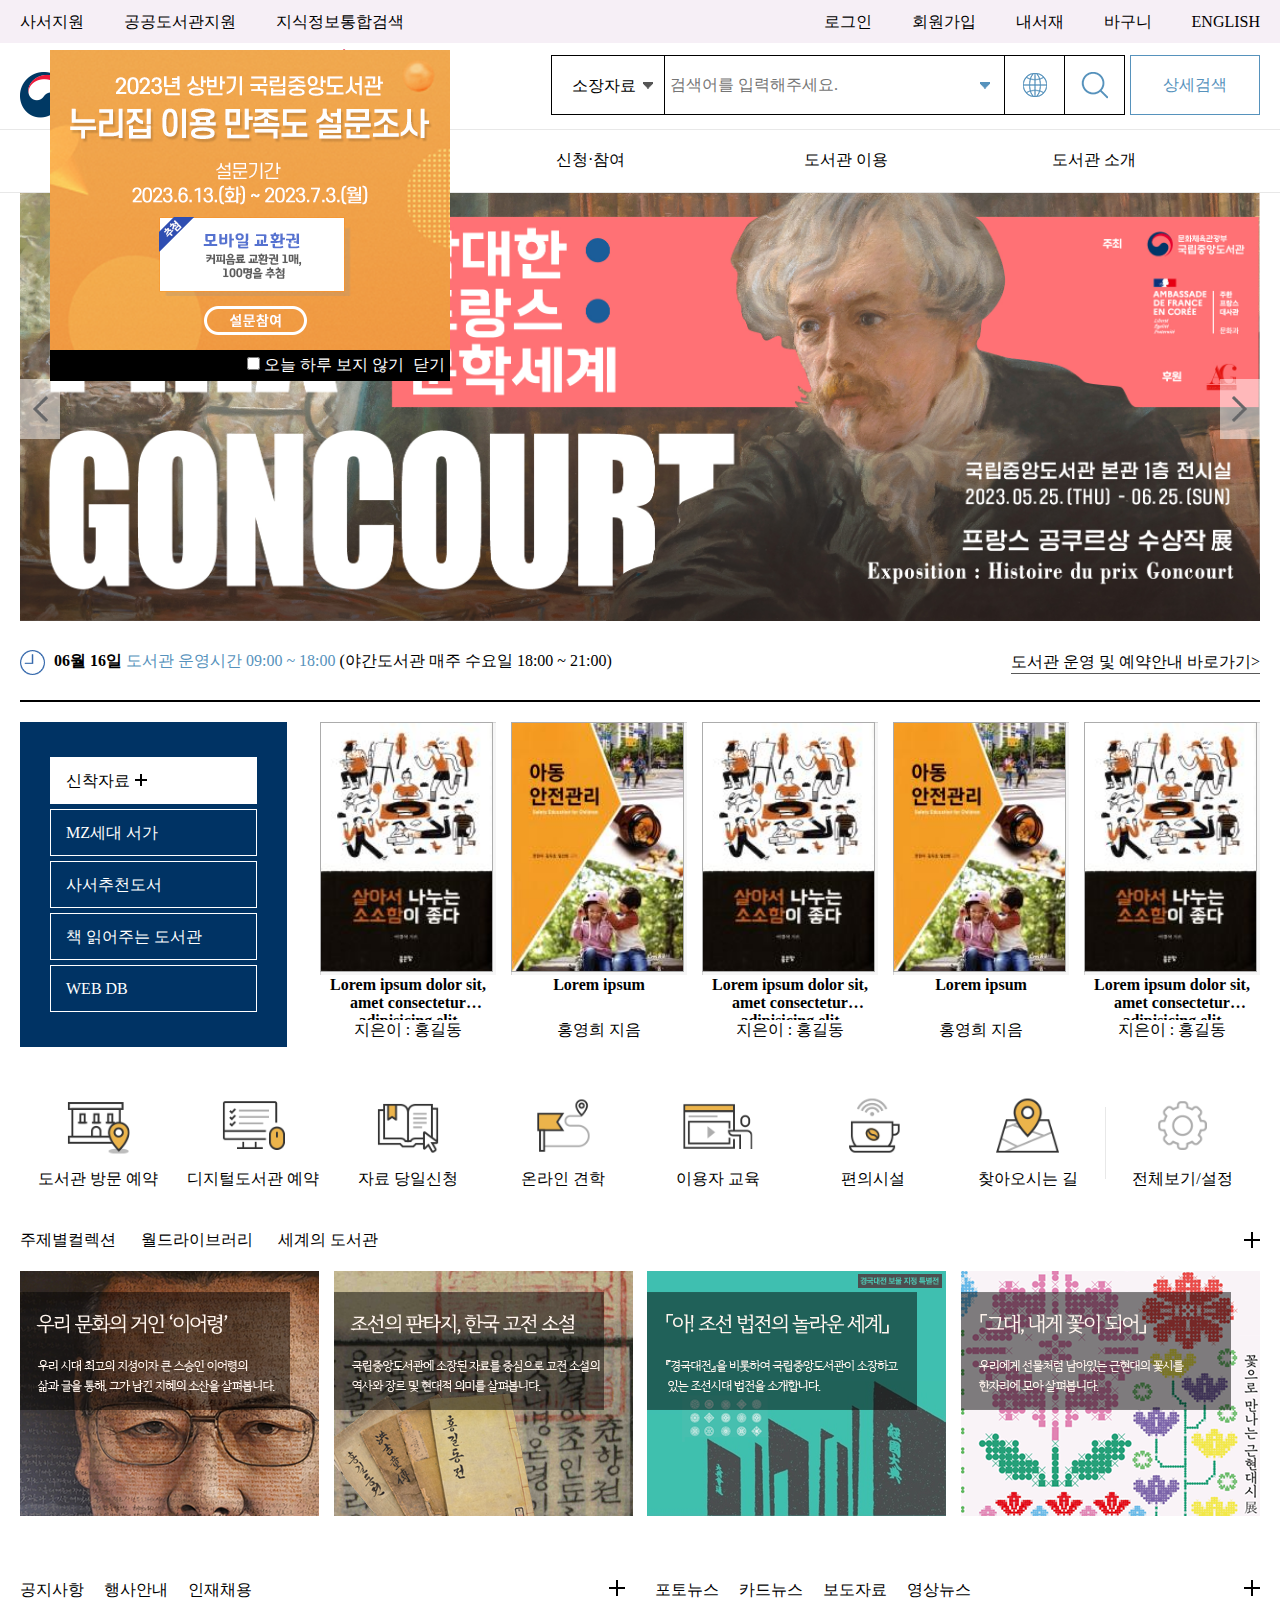
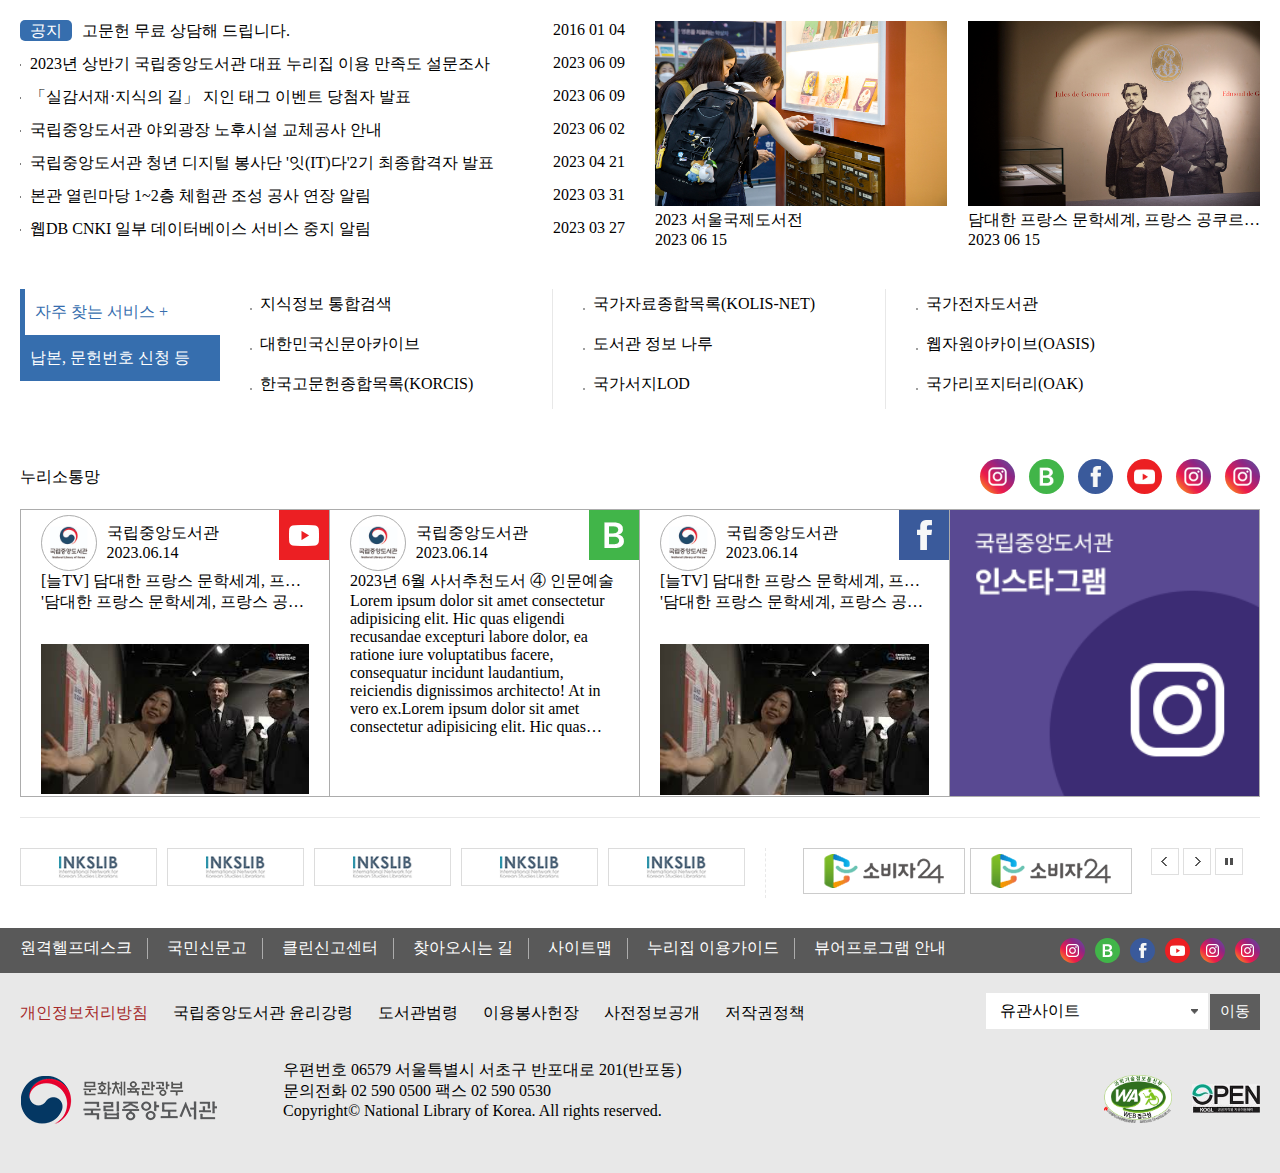
==== index.html @ fe854a08 "경로수정" ====
<!DOCTYPE html>
<html lang="ko">
<head>
  <meta charset="UTF-8">
  <meta name="viewport" content="width=device-width, initial-scale=1.0">
  <title>국립중앙도서관</title>
  <link rel="stylesheet" href="style.css">
</head>
<body>
  <div class="model_wrap">
    <div class="model_content">
      <a href="">
        <img src="img/viewImage-modal-popup.png" alt="이벤트">
      </a>
    </div>
    <div class="model_footer">
      <input type="checkbox" id="check_dont_see">
      <label for="check_dont_see">오늘 하루 보지 않기</label>
      <a href="">닫기</a>
    </div>
  </div>

  <header>
    <div class="header_top">
      <div class="inner">
        <div class="header_top_left">
          <ul>
            <li><a href="">사서지원</a></li>
            <li><a href="">공공도서관지원</a></li>
            <li><a href="">지식정보통합검색</a></li>
          </ul>
        </div>
        <div class="header_top_right">
          <ul>
            <li><a href="">로그인</a></li>
            <li><a href="">회원가입</a></li>
            <li><a href="">내서재</a></li>
            <li><a href="">바구니</a></li>
            <li><a href="">ENGLISH</a></li>
          </ul>
        </div>
      </div>
    </div>
    <div class="header_logo_search">
      <div class="inner">
        <h1 class="header_logo">
          <a href="" title="메인페이지로 이동">
            <span class="blind">문화체육관광부 국립중앙도서관 로고</span>
            <span class="blind">대한민국 지식을 모으고, 담고, 잇다</span>
          </a>
        </h1>
        <div class="header_search">
          <form action="" method="" title="" name="">
            <select name="" id="" title="검색구분">
              <option value="">소장자료</option>
              <option value="">홈페이지</option>
              <option value="">지식정보</option>
            </select>
            <div class="header_search_input">
              <label class="blind" for="">검색어를 입력해주세요.</label>
              <input type="search" placeholder="검색어를 입력해주세요.">
              <a href="" title="자동 완성 열기"><span class="blind">자동 완성 열기</span></a>
            </div>
            <div class="btn_search"><button class="btn_world"><span class="blind">언어선택</span></button></div>
            <div class="btn_search"><button class="btn_ico_search"><span class="blind">검색아이콘</span></button></div>
            <div class="btn_detail"><button><span>상세검색</span></button></div>
          </form>
        </div>
      </div>
    </div>
    <div class="header_gnb_menu">
      <div class="inner">
        <ul class="menu">
          <li><a href=""><span>자료검색</span></a>
            <ul>
              <li><a href="">sub1</a></li>
              <li><a href="">sub2</a></li>
              <li><a href="">sub3</a></li>
              <li><a href="">sub4</a></li>
              <li><a href="">sub5</a></li>
              <li><a href="">sub6</a></li>
              <li><a href="">sub7</a></li>
              <li><a href="">sub8</a></li>
            </ul>
          </li>
          <li><a href=""><span>디지털컬렉션</span></a>
            <ul>
              <li><a href="">1</a></li>
              <li><a href="">2</a></li>
              <li><a href="">3</a></li>
              <li><a href="">4</a></li>
              <li><a href="">5</a></li>
              <li><a href="">6</a></li>
              <li><a href="">7</a></li>
              <li><a href="">8</a></li>
            </ul>
          </li>
          <li><a href=""><span>신청·참여</span></a>
            <ul>
              <li><a href="">1</a></li>
              <li><a href="">2</a></li>
              <li><a href="">3</a></li>
              <li><a href="">4</a></li>
              <li><a href="">5</a></li>
              <li><a href="">6</a></li>
              <li><a href="">7</a></li>
              <li><a href="">8</a></li>
            </ul>
          </li>
          <li><a href=""><span>도서관 이용</span></a>
            <ul>
              <li><a href="">1</a></li>
              <li><a href="">2</a></li>
              <li><a href="">3</a></li>
              <li><a href="">4</a></li>
              <li><a href="">5</a></li>
              <li><a href="">6</a></li>
              <li><a href="">7</a></li>
              <li><a href="">8</a></li>
            </ul>
          </li>
          <li><a href=""><span>도서관 소개</span></a>
            <ul>
              <li><a href="">1</a></li>
              <li><a href="">2</a></li>
              <li><a href="">3</a></li>
              <li><a href="">4</a></li>
              <li><a href="">5</a></li>
              <li><a href="">6</a></li>
              <li><a href="">7</a></li>
              <li><a href="">8</a></li>
            </ul>
          </li>
        </ul>
      </div>
    </div>
  </header>

  <main>
    <div class="container inner">
      <div class="silder_wrap">
        <ul class="silder">
          <li><a href=""><img src="img/slide-img1.jpg" alt="프랑스문학세계"></a></li>
          <li><a href=""><img src="img/slide-img2.png" alt="실감서재"></a></li>
          <li><a href=""><img src="img/slide-img3.jpg" alt="국립중앙도서관 통합검색서비스 오픈"></a></li>
        </ul>
        <button class="prev"></button>
        <button class="next"></button>
      </div>
      <div class="library_info">
        <div class="library_info_left">
          <img src="img/time-open1.png" alt="시계">
          <strong>06월 16일</strong>
          <em>도서관 운영시간 09:00 ~ 18:00</em>
          <span>(야간도서관 매주 수요일 18:00 ~ 21:00)</span>
        </div>
        <a href="">도서관 운영 및 예약안내 바로가기</a>
      </div>
      <div class="book_list_wrap">
        <div class="book_menu_wrap">
          <ul>
            <li><a class="on" href=""><span>신착자료</span></a></li>
            <li><a href=""><span>MZ세대 서가</span></a></li>
            <li><a href=""><span>사서추천도서</span></a></li>
            <li><a href=""><span>책 읽어주는 도서관</span></a></li>
            <li><a href=""><span>WEB DB</span></a></li>
          </ul>
        </div>

        <div class="book_contents_wrap">
          <ul>
            <li><a href="">
              <div class="book_img_wrap">
                <img src="img/KMO202324320_thumbnail.jpg" alt="살아서 나누는 소소함이 좋다">
              </div>
              <div class="book_info_wrap">
                <span class="book_info_title">Lorem ipsum dolor sit, amet consectetur adipisicing elit</span>
                <span class="book_info_txt">지은이 : 홍길동</span>
              </div>
              <div class="hover_new">
                <span class="new_book">Lorem ipsum dolor sit amet Lorem ipsum dolor sit amet</span>
              </div>
            </a></li>
            <li><a href="">
              <div class="book_img_wrap">
                <img src="img/KMO202325025_thumbnail.jpg" alt="아동 안전관리">
              </div>
              <div class="book_info_wrap">
                <span class="book_info_title">Lorem ipsum</span>
                <span class="book_info_txt">홍영희 지음</span>
              </div>
              <div class="hover_new">
                <span class="new_book">Lorem ipsum dolor sit amet Lorem ipsum dolor sit amet</span>
              </div>
            </a></li>
            <li><a href="">
              <div class="book_img_wrap">
                <img src="img/KMO202324320_thumbnail.jpg" alt="살아서 나누는 소소함이 좋다">
              </div>
              <div class="book_info_wrap">
                <span class="book_info_title">Lorem ipsum dolor sit, amet consectetur adipisicing elit</span>
                <span class="book_info_txt">지은이 : 홍길동</span>
              </div>
              <div class="hover_new">
                <span class="new_book">Lorem ipsum dolor sit amet Lorem ipsum dolor sit amet</span>
              </div>
            </a></li>
            <li><a href="">
              <div class="book_img_wrap">
                <img src="img/KMO202325025_thumbnail.jpg" alt="아동 안전관리">
              </div>
              <div class="book_info_wrap">
                <span class="book_info_title">Lorem ipsum</span>
                <span class="book_info_txt">홍영희 지음</span>
              </div>
              <div class="hover_new">
                <span class="new_book">Lorem ipsum dolor sit amet Lorem ipsum dolor sit amet</span>
              </div>
            </a></li>
            <li><a href="">
              <div class="book_img_wrap">
                <img src="img/KMO202324320_thumbnail.jpg" alt="살아서 나누는 소소함이 좋다">
              </div>
              <div class="book_info_wrap">
                <span class="book_info_title">Lorem ipsum dolor sit, amet consectetur adipisicing elit</span>
                <span class="book_info_txt">지은이 : 홍길동</span>
              </div>
              <div class="hover_new">
                <span class="new_book">Lorem ipsum dolor sit amet Lorem ipsum dolor sit amet</span>
              </div>
            </a></li>
          </ul>
        </div>
      </div>

      <div class="menu_ico">
        <ul>
          <li><a href="">
            <span class="menu_ico_img"><img src="img/menu-icon1.png" alt="도서관 방문 예약"></span>
            <span class="menu_ico_txt">도서관 방문 예약</span>
          </a></li>
          <li><a href="">
            <span class="menu_ico_img"><img src="img/viewImage2.png" alt="디지털도서관 예약"></span>
            <span class="menu_ico_txt">디지털도서관 예약</span>
          </a></li>
          <li><a href="">
            <span class="menu_ico_img"><img src="img/viewImage3.png" alt="자료 당일신청"></span>
            <span class="menu_ico_txt">자료 당일신청</span>
            </a></li>
          <li><a href="">
            <span class="menu_ico_img"><img src="img/viewImage4.png" alt="온라인 견학"></span>
            <span class="menu_ico_txt">온라인 견학</span></a
            ></li>
          <li><a href="">
            <span class="menu_ico_img"><img src="img/viewImage5.png" alt="이용자 교육"></span>
            <span class="menu_ico_txt">이용자 교육</span></a
            ></li>
          <li><a href="">
            <span class="menu_ico_img"><img src="img/viewImage6.png" alt="편의시설"></span>
            <span class="menu_ico_txt">편의시설</span></a></li>
          <li><a href="">
            <span class="menu_ico_img"><img src="img/viewImage7.png" alt="찾아오시는 길"></span>
            <span class="menu_ico_txt">찾아오시는 길</span></a></li>
          <li><a href="">
            <span class="menu_ico_img"><img src="img/ico_service8.png" alt="전체보기 설정"></span>
            <span class="menu_ico_txt">전체보기/설정</span></a></li>
        </ul>
      </div>

      <div class="collection_wrap">
        <ul class="tab_list">
          <li><a href="">주제별컬렉션</a></li>
          <li><a href="">월드라이브러리</a></li>
          <li><a href="">세계의 도서관</a></li>
        </ul>
        <div class="tab_collection">
          <div class="collection_img">
            <ul>
              <li><a href=""><img src="img/collection-1.png" alt="문화의 거인 이어령"></a></li>
              <li><a href=""><img src="img/collection-2.png" alt="문화의 거인 이어령"></a></li>
              <li><a href=""><img src="img/collection-3.png" alt="문화의 거인 이어령"></a></li>
              <li><a href=""><img src="img/collection-4.png" alt="문화의 거인 이어령"></a></li>
            </ul>
          </div>
        </div>
        <div class="vlew_plus">
          <a href=""></a>
        </div>
      </div>
      <div class="main_section">
        <div class="notice_wrap">
          <div class="notice_tap_list">
            <ul>
              <li><a href=""><span>공지사항</span></a></li>
              <li><a href=""><span>행사안내</span></a></li>
              <li><a href=""><span>인재채용</span></a></li>
            </ul>
          </div>
          <div class="notice_content_list">
            <ul>
              <li><a href="">
                <p><span>공지</span>고문헌 무료 상담해 드립니다.</p>
                <strong>2016 01 04</strong>
              </a></li>
              <li class="notice_content_dot"><a href="">
                <p>2023년 상반기 국립중앙도서관 대표 누리집 이용 만족도 설문조사</p>
                <strong>2023 06 09</strong>
              </a></li>
              <li class="notice_content_dot"><a href="">
                <p>「실감서재·지식의 길」 지인 태그 이벤트 당첨자 발표</p>
                <strong>2023 06 09</strong>
              </a></li>
              <li class="notice_content_dot"><a href="">
                <p>국립중앙도서관 야외광장 노후시설 교체공사 안내</p>
                <strong>2023 06 02</strong>
              </a></li>
              <li class="notice_content_dot"><a href="">
                <p>국립중앙도서관 청년 디지털 봉사단 '잇(IT)다'2기 최종합격자 발표</p>
                <strong>2023 04 21</strong>
              </a></li>
              <li class="notice_content_dot"><a href="">
                <p>본관 열린마당 1~2층 체험관 조성 공사 연장 알림</p>
                <strong>2023 03 31</strong>
              </a></li>
              <li class="notice_content_dot"><a href="">
                <p>웹DB CNKI 일부 데이터베이스 서비스 중지 알림</p>
                <strong>2023 03 27</strong>
              </a></li>
            </ul>
          </div>
          <div class="view_plus"></div>
        </div>
        <div class="news_wrap">
          <div class="notice_tap_list">
            <ul>
              <li><a href="">포토뉴스</a></li>
              <li><a href="">카드뉴스</a></li>
              <li><a href="">보도자료</a></li>
              <li><a href="">영상뉴스</a></li>
            </ul>
          </div>
          <div class="news_content_list">
            <ul>
              <li><a href="">
                <div class="news_img">
                  <img src="img/news_1.jpg" alt="서울국제도서전">
                </div>
                <div class="news_txt">
                  <strong>2023 서울국제도서전</strong>
                  <em>2023 06 15</em>
                </div>
              </a></li>
              <li><a href="">
                <div class="news_img">
                  <img src="img/news_2.jpg" alt="프랑스 문학세계, 프랑스 공쿠르상 수상작">
                </div>
                <div class="news_txt">
                  <strong>담대한 프랑스 문학세계, 프랑스 공쿠르상 수상작</strong>
                  <em>2023 06 15</em>
                </div>
              </a></li>
            </ul>
          </div>
          <div class="view_plus"></div>
        </div>
      </div>

      <div class="service_link_wrap">
        <div class="type_list">
          <ul>
            <li class="type_list_sevice"><a href=""><span>자주 찾는 서비스 </span><span>+</span></a></li>
            <li class="type_list_num"><a href=""><span>납본, 문헌번호 신청 등</span></a></li>
          </ul>
        </div>
        <div class="type_service_link">
          <ul>
            <li><a href="">지식정보 통합검색</a></li>
            <li><a href="">국가자료종합목록(KOLIS-NET)</a></li>
            <li><a href="">국가전자도서관</a></li>
            <li><a href="">대한민국신문아카이브</a></li>
            <li><a href="">도서관 정보 나루</a></li>
            <li><a href="">웹자원아카이브(OASIS)</a></li>
            <li><a href="">한국고문헌종합목록(KORCIS)</a></li>
            <li><a href="">국가서지LOD</a></li>
            <li><a href="">국가리포지터리(OAK)</a></li>
          </ul>
        </div>
      </div>

      <div class="nuri_sns_wrap">
        <h5 class="tit_wrap">누리소통망</h5>
        <div class="nuri_list">
          <ul>
            <li><a href="">
              <div class="nuri_logo_tit">
                <div class="nuri_logo">
                  <img src="img/nl_logo_top.jpg" alt="국립중앙도서관 로고">
                </div>
                <div class="nuri_tit_wrap">
                  <div class="nuri_tit">
                    <p>국립중앙도서관</p>
                  </div>
                  <div class="nuri_date">
                    <strong>2023.06.14</strong>
                  </div>
                </div>
              </div>
              <div class="nuri_txt_tit">
                [늘TV] 담대한 프랑스 문학세계, 프랑스
              </div>
              <div class="nuri_txt">
                <p>'담대한 프랑스 문학세계, 프랑스 공쿠르상 수상작'</p>
              </div>
              <div class="nuri_img">
                <img src="img/youtube_20230616.jpg" alt="뉴스 이미지">
              </div>
            </a></li>
            <li><a href="">
              <div class="nuri_logo_tit">
                <div class="nuri_logo">
                  <img src="img/nl_logo_top.jpg" alt="국립중앙도서관 로고">
                </div>
                <div class="nuri_tit_wrap">
                  <div class="nuri_tit">
                    <p>국립중앙도서관</p>
                  </div>
                  <div class="nuri_date">
                    <strong>2023.06.14</strong>
                  </div>
                </div>
              </div>
              <div class="nuri_txt_tit">
                2023년 6월 사서추천도서 ④ 인문예술
              </div>
              <div class="nuri_txt_8">
                <p>Lorem ipsum dolor sit amet consectetur adipisicing elit. Hic quas eligendi recusandae excepturi labore dolor, ea ratione iure voluptatibus facere, consequatur incidunt laudantium, reiciendis dignissimos architecto! At in vero ex.Lorem ipsum dolor sit amet consectetur adipisicing elit. Hic quas eligendi recusandae excepturi labore dolor, ea ratione iure voluptatibus facere, consequatur incidunt laudantium, reiciendis dignissimos architecto! At in vero ex.
                </p>
              </div>
            </a></li>
            <li><a href="">
              <div class="nuri_logo_tit">
                <div class="nuri_logo">
                  <img src="img/nl_logo_top.jpg" alt="국립중앙도서관 로고">
                </div>
                <div class="nuri_tit_wrap">
                  <div class="nuri_tit">
                    <p>국립중앙도서관</p>
                  </div>
                  <div class="nuri_date">
                    <strong>2023.06.14</strong>
                  </div>
                </div>
              </div>
              <div class="nuri_txt_tit">
                [늘TV] 담대한 프랑스 문학세계, 프랑스
              </div>
              <div class="nuri_txt">
                <p>'담대한 프랑스 문학세계, 프랑스 공쿠르상 수상작'</p>
              </div>
              <div class="nuri_img">
                <img src="img/youtube_20230616.jpg" alt="뉴스 이미지">
              </div>
            </a></li>
            <li><a href=""></a></li>
          </ul>
        </div>
        <div class="nuri_sns_list">
          <ul>
            <li><a href=""><span class="blind">인스타그램</span></a></li>
            <li><a href=""><span class="blind">블로그</span></a></li>
            <li><a href=""><span class="blind">페이스북</span></a></li>
            <li><a href=""><span class="blind">트위터</span></a></li>
            <li><a href=""><span class="blind">유투브</span></a></li>
            <li><a href=""><span class="blind">카카오톡 채널</span></a></li>
          </ul>
        </div>
      </div>

      <div class="main_banner_wrap">
        <div class="main_banner_left">
          <ul>
            <li><a href=""><img src="img/logo_in.png" alt="로고이름"></a></li>
            <li><a href=""><img src="img/logo_in.png" alt="로고이름"></a></li>
            <li><a href=""><img src="img/logo_in.png" alt="로고이름"></a></li>
            <li><a href=""><img src="img/logo_in.png" alt="로고이름"></a></li>
            <li><a href=""><img src="img/logo_in.png" alt="로고이름"></a></li>
          </ul>
        </div>
        <div class="main_banner_right">
          <div class="silder_banner_img">
            <ul>
              <li><a href=""><img src="img/viewImagelogo.png" alt="소비자24로고"></a></li>
              <li><a href=""><img src="img/viewImagelogo.png" alt="소비자24로고"></a></li>
              <li><a href=""><img src="img/viewImagelogo.png" alt="소비자24로고"></a></li>
              <li><a href=""><img src="img/viewImagelogo.png" alt="소비자24로고"></a></li>
              <li><a href=""><img src="img/viewImagelogo.png" alt="소비자24로고"></a></li>
            </ul>
          </div>
          <div class="silder_banner_btn">
            <button><span class="blind">앞으로</span></button>
            <button><span class="blind">뒤로</span></button>
            <button><span class="blind">일시정지</span></button>
            <button><span class="blind">재생</span></button>
          </div>
        </div>
      </div>
    </div>
  </main>

  <footer>
      <div class="footer_top">
        <div class="inner">
          <div class="footer_util_list">
            <ul>
              <li><a href="">원격헬프데스크</a></li>
              <li><a href="">국민신문고</a></li>
              <li><a href="">클린신고센터</a></li>
              <li><a href="">찾아오시는 길</a></li>
              <li><a href="">사이트맵</a></li>
              <li><a href="">누리집 이용가이드</a></li>
              <li><a href="">뷰어프로그램 안내</a></li>
            </ul>
          </div>
          <div class="footer_sns">
            <ul>
              <li><a href=""><span class="blind">인스타그램</span></a></li>
              <li><a href=""><span class="blind">블로그</span></a></li>
              <li><a href=""><span class="blind">페이스북</span></a></li>
              <li><a href=""><span class="blind">트위터</span></a></li>
              <li><a href=""><span class="blind">유투브</span></a></li>
              <li><a href=""><span class="blind">카카오톡 채널</span></a></li>
            </ul>
          </div>
        </div>
      </div>

      <div class="footer_bottom">
        <div class="inner">
          <div class="policy_list">
            <ul>
              <li><a href="">개인정보처리방침</a></li>
              <li><a href="">국립중앙도서관 윤리강령</a></li>
              <li><a href="">도서관범령</a></li>
              <li><a href="">이용봉사헌장</a></li>
              <li><a href="">사전정보공개</a></li>
              <li><a href="">저작권정책</a></li>
            </ul>

            <div class="family-wrap">
              <label for="family_site" class="blind">유관사이트</label>
              <select name="" id="">
                <option value="" selected disabled>유관사이트</option>
                <option value="">국립어린이청소년도서관</option>
                <option value="">국제세종도서관</option>
              </select>
              <button type="button" title="새창열림">이동</button>
            </div>
          </div>

          <div class="footer_info_wrap">
            <div class="footer_info_left">
              <span class="footer_logo" title="문화체육관광부 국립중앙도서관 로고">문화제육관광부 국립중앙도서관</span>
              <ul class="info_txt">
                <li>우편번호 06579 서울특별시 서초구 반포대로 201(반포동)</li>
                <li>문의전화 02 590 0500 팩스 02 590 0530</li>
                <li>Copyright© National Library of Korea. All rights reserved.</li>
              </ul>
            </div>
            <div class="footer_info_right">
              <ul class="info_logo">
                <li><a href=""><img src="img/wa_230513.png" alt="웹접근성"></a></li>
                <li><a href=""><img src="img/open.jpg" alt="오픈"></a></li>
              </ul>
            </div>
          </div>
        </div>
      </div>
  </footer>
</body>
</html>
---- style.css ----
*{
  margin: 0;
  padding: 0;
  list-style-type: none;
  text-decoration: none;
  font-size: inherit;
  font-weight: normal;
  font-style: normal;
  color: inherit;
}
select,
input[type="search"],
.header_search button{
  all: unset;
}
.header_search button{
  cursor: pointer;
}
.inner{
  width: 1240px;
  margin: 0 auto;
}
.blind{
  position: absolute;
  width: 1px;
  height: 1px;
  clip: rect(0 0 0 0);
  overflow: hidden;
}
/* header, main, footer, div{
  border: solid 1px blue;
}
div>*{
  border: solid 1px green;
}
div>div>*{
  border: solid 1px red;
} */

/* model */
.model_wrap{
  position: absolute;
  left: 50px;
  top: 50px;
  width: 400px;
  height: 300px;
  z-index: 2;
  /* display: none; */
}
.model_content img{
  vertical-align: top;
}
.model_footer{
  padding: 5px 0;
  background-color: #000;
  color: #fff;
  text-align: right;
}
.model_footer a{
  padding: 0 5px;
}

/* header */
.header_top{
  background-color: #7171;
}
.header_top .inner{
  height: 43px;
  line-height: 43px;
  display: flex;
  justify-content: space-between;
}
.header_top_left ul{
  display: flex;
  /* gap: 20px; */
}
.header_top_left ul li{
  margin-right: 40px;
}
.header_top_right ul{
  display: flex;
  /* gap: 20px; */
}
.header_top_right ul li{
  margin-left: 40px;
}
.header_logo_search{
  border-bottom: solid 1px #e8e8e8;
  height: 86px;
}
.header_logo_search .inner{
  height: 84px;
  display: flex;
  justify-content: space-between;
  align-items: center;
}
.header_logo a{
  display: block;
  width: 360px;
  height: 72px;
  background: url(img/revise_logo_main2.png) no-repeat center/cover;
}
.header_search form{
  display: flex;
}
.header_search select{
  width: 114px;
  height: 60px;
  line-height: 60px;
  border: solid 1px #000;
  padding-left: 20px;
  box-sizing: border-box;
  background: url(img/ic_main_arrow_b.png)no-repeat 91px center/10px;
}
.header_search_input{
  position: relative;
}
.header_search_input input{
  width: 340px;
  height: 60px;
  line-height: 60px;
  border: solid 1px #000;
  box-sizing: border-box;
  border-left: transparent;
}
.header_search_input input::placeholder{
  padding-left: 5px;
}
.header_search_input a{
  display: block;
  width: 40px;
  height: 60px;
  line-height: 60px;
  background: url(img/ic_main_arrow_b2.png) no-repeat center;
  position: absolute;
  top: 0;
  right: 0;
}
.btn_search button{
  display: block;
  width: 60px;
  height: 60px;
  border: solid 1px #000;
  box-sizing: border-box;
  border-left: transparent;
}
.btn_search .btn_world{
  background: url(img/ic_lang.png) no-repeat center;
}
.btn_search .btn_ico_search{
  background: url(img/mgf-glass_b.png) no-repeat center;
}
.btn_detail button{
  width: 130px;
  height: 60px;
  border: solid 1px #5692bc;
  box-sizing: border-box;
  margin-left: 5px;
  text-align: center;
  color: #5692bc;
}

.header_gnb_menu{
  border-bottom: solid 1px #e8e8e8;
}
.header_gnb_menu .menu{
  display: flex;
}
.header_gnb_menu .menu>li{
  width: 20%;
  height: 62px;
  padding: 20px 20px;
  box-sizing: border-box;
  position: relative;
}
.menu ul li{
  line-height: 40px;
}
.menu ul{
  background-color: #fff;
  position: absolute;
  z-index: 1;
  top: 62px;
  border: solid 1px #e8e8e8;
  display: none;
  width: 100%;
  padding-left: 10px;
  box-sizing: border-box;
}
.menu:hover ul{
  display: block;
}
.menu span:hover{
  background-color: #5692bc;
  color: #fff;
}
.menu span{
  padding: 10px 20px;
}
.menu ul li a{
  position: relative;
}
.menu ul li a::after{
  content: '';
  position: absolute;
  left: 50%;
  transform: translateX(-50%);
  bottom: 0;
  width: 0;
  height: 2px;
  background-color: #5692bc;
  transition: all 0.5s;
}
.menu ul li a:hover::after{
  width: 100%;
}
.menu ul li a:hover{
  color: #5692bc;
}

/* main */
.silder_wrap{
  width: 1240px;
  overflow: hidden;
  position: relative;
}
.silder{
  width: 300%;
}
.silder img{
  width: 1240px;
}
.silder li{
  float: left;
}
.silder_wrap button{
  width: 40px;
  height: 60px;
  position: absolute;
  top: 50%;
  background: rgba(255, 255, 255, .5) url(img/arrow_icon.png) no-repeat center/15px;
  border: transparent;
}
.silder_wrap .prev{
  transform: translateY(-50%);
  left: 0;
}
.silder_wrap .next{
  transform: translateY(-50%) rotate(180deg);
  right: 0;
}

.library_info{
  display: flex;
  justify-content: space-between;
  height: 75px;
  align-items: center;
}
.library_info a{
  border-bottom: #595959 1px solid;
}
.library_info_left img{
  width: 25px;
  height: 25px;
  vertical-align: middle;
  padding-right: 5px;
}
.library_info_left strong{
  font-weight: 700;
}
.library_info_left em{
  color: #5692bc;
}
.library_info a::after{
  content: '>';

}

.book_list_wrap{
  display: flex;
  justify-content: space-between;
  border-top: solid 2px #000;
  padding: 20px 0;
}
.book_menu_wrap{
  background-color: #003364;
  color: #fff;
}
.book_menu_wrap ul{
  display: flex;
  flex-direction: column;
  padding: 35px 30px;
  gap: 5px;
}
.book_menu_wrap ul li a{
  display: block;
  border: solid 1px #fff;
  width: 190px;
  height: 45px;
  line-height: 45px;
  padding-left: 15px;
  position: relative;
}
.book_menu_wrap ul li a:hover,
.book_menu_wrap ul li .on{
  background-color: #fff;
  color: #000;
}
.book_menu_wrap .on span::after{
  content: '더보기';
  width: 12px;
  height: 12px;
  background: url(img/more_icon_main.png)no-repeat center;
  overflow: hidden;
  /* text-indent: -99999px; */
  display: inline-block;
  margin-left: 5px;
  color: transparent;
}

.book_contents_wrap ul{
  display: flex;
  justify-content: space-between;
  gap: 15px;
}
.book_img_wrap{
  position: relative;
}
.book_img_wrap img{
  border: #acacac solid 1px;
  width: 171px;
  height: 248px;
}
.book_img_wrap::after{
  content: '';
  display: block;
  position: absolute;
  left: 0;
  top: 0;
  width: 176px;
  height: 253px;
  background: url(img/book_bg.png)no-repeat;
  z-index: -1;
}
.book_info_wrap .book_info_title{
  color: #000;
  font-weight: 700;
  text-align: center;
  display:-webkit-box;
  -webkit-line-clamp: 2;
  -webkit-box-orient: vertical;
  overflow: hidden;
  text-overflow: ellipsis;
  width: 176px;
  height: 44px;
}
.book_info_wrap .book_info_txt{
  display: block;
  text-align: center;
}
.book_contents_wrap li{
  position: relative;
}
.hover_new{
  position: absolute;
  width: 171px;
  height: 253px;
  background: url(img/book_hover.png);
  left: 5px;
  top: 0;
  display: none;
}
.book_contents_wrap li:hover .hover_new{
  display: block;
}
.hover_new .new_book{
  background: url(img/ico_new.png)no-repeat center 50px;
  color: #fff;
  padding-top: 130px;
  margin: 0 10px;
  text-align: center;
  box-sizing: border-box;
  display: block;
}

.menu_ico img{
  width: 78px;
  height: 78px;
}
.menu_ico ul{
  display: flex;
  text-align: center;
  padding: 20px 0;
}
.menu_ico ul li{
  width: 12.5%;
  position: relative;
}
.menu_ico li:hover .menu_ico_txt{
  color: orange;
}
.menu_ico_txt{
  display: block;
}
.menu_ico ul li:last-child::before{
  content: '';
  display: inline-block;
  width: 1px;
  height: 72px;
  background-color: #e8e8e8;
  position: absolute;
  top: 20PX;
  left: 0;
}

.collection_wrap{
  padding: 20px 0;
  position: relative;
}
.collection_wrap .tab_list{
  display: flex;
  margin-bottom: 20px;
}
.collection_wrap .tab_list li{
  padding-right: 25px;
}
.collection_img ul{
  display: flex;
  justify-content: space-between;
}
.vlew_plus a{
  position: absolute;
  top: 22px;
  right: 0;
  display: block;
  width: 16px;
  height: 16px;
  background: url(img/more_icon_main.png)no-repeat;
}
.main_section{
  display: flex;
  justify-content: space-between;
  padding: 40px 0 20px 0;
}
.notice_wrap,
.news_wrap{
  position: relative;
  width: 605px;
}
.view_plus{
  position: absolute;
  right: 0;
  top: 0;
  width: 16px;
  height: 16px;
  background: url(img/more_icon_main.png)no-repeat center/100%;
}
.notice_tap_list ul{
  display: flex;
  gap: 20px;
}
.notice_content_list{
  padding-top: 14px;
}
.notice_content_list a{
  display: flex;
  justify-content: space-between;
  padding: 6px 0;
}
.notice_content_list .notice_content_dot{
  position: relative;
  padding-left: 10px;
}
.notice_content_list .notice_content_dot::before{
  content: '';
  background-color: #000;
  width: 1px;
  height: 1px;
  position: absolute;
  left: 0;
  top: 50%;
  transform: translateY(-50%);
}
.notice_content_list a p span{
  background-color: #366eae;
  color: #fff;
  padding: 2px 10px;
  border-radius: 5px;
  margin-right: 10px;
}
.news_content_list ul{
  display: flex;
  justify-content: space-between;
  padding-top: 20px;
}
.news_content_list img{
  width: 292px;
  height: 185px;
}
.news_txt strong{
  display: block;
  width: 292px;
  white-space: nowrap;
  overflow: hidden;
  text-overflow: ellipsis;
}
.news_txt em{
  font-style: normal;
}

.service_link_wrap{
  display: flex;
  margin-top: 20px;
}
.type_list ul{
  width: 200px;
  height: 46px;
  line-height: 46px;
}
.type_list ul li{
  padding-left: 10px;
}
.type_list_sevice{
  border-left: #366eae solid 5px;
  color: #366eae;
  box-sizing: border-box;
}
.type_list_num{
  background-color: #366eae;
  color: #fff;
}
.type_service_link ul{
  display: flex;
  flex-wrap: wrap;
  padding: 0 15px 15px 15px;
}
.type_service_link ul li{
  width: 30%;
  height: 40px;
  padding: 5px 0;
  margin: 0 15px;
  border-right: solid 1px #e8e8e8;
  box-sizing: border-box;
  position: relative;
}
.type_service_link ul li a{
  padding: 5px 10px;
}
.type_service_link ul li::before{
  content: '';
  width: 2px;
  height: 2px;
  background-color: gray;
  border-radius: 50%;
  position: absolute;
  top: 50%;
  left: 0;
  transform: translateY(-50%);
}
.type_service_link ul li:nth-child(3n){
  border-right: transparent;
}

.nuri_sns_wrap{
  position: relative;
  margin: 20px 0;
}
.nuri_sns_wrap .tit_wrap{
  height: 65px;
  line-height: 65px;
}
.nuri_list ul{
  display: flex;
}
.nuri_list ul li{
  width: 25%;
  height: 288px;
  border: #acacac solid 1px;
  box-sizing: border-box;
  border-left: transparent;
  position: relative;
  padding: 5px 20px 0 20px;
}
.nuri_list ul li:nth-child(1){
  border-left: #acacac solid 1px;
}
.nuri_logo{
  width: 20%;
  border-radius: 50%;
  border: #acacac solid 1px;
  position: relative;
  flex-shrink: 0;
  margin-right: 10px;
}
.nuri_logo img{
  width: 100%;
  max-width: 70%;
  position: absolute;
  left: 50%;
  top: 50%;
  transform: translate(-50%, -50%);
}
.nuri_logo::after{
  content: '';
  display: block;
  padding-top: 100%;
}
.nuri_logo_tit{
  display: flex;
  align-items: center;
}
.nuri_tit_wrap{
  width: 100%;
}
.nuri_txt_tit,
.nuri_txt p{
  white-space: nowrap;
  overflow: hidden;
  text-overflow: ellipsis;
}
.nuri_txt_8{
  overflow: hidden;
  text-overflow: ellipsis;
  display: -webkit-box;
  -webkit-box-orient: vertical;
  -webkit-line-clamp: 8;
}
.nuri_txt p{
  height: 52px;
}
.nuri_img img{
  width: 100%;
}
.nuri_list ul li::after{
  content: '';
  width: 50px;
  height: 50px;
  position: absolute;
  right: 0;
  top: 0;
}
.nuri_list ul li:nth-child(1)::after{
  background: url(img/ic_yout_50.png)no-repeat;
}
.nuri_list ul li:nth-child(2)::after{
  background: url(img/ic_blog_50.png)no-repeat;
}
.nuri_list ul li:nth-child(3)::after{
  background: url(img/ic_facebook_50.png)no-repeat;
}
.nuri_list ul li:nth-child(4)::after{
  width: 100%;
  height: 100%;
  background: url(img/sns02instagram.png)no-repeat center/cover;
}
.nuri_sns_list ul{
  display: flex;
  justify-content: space-between;
  width: 280px;
  position: absolute;
  top: 0;
  right: 0;
  padding: 15px 0;
}
.nuri_sns_list ul li{
  width: 35px;
  height: 35px;
  border-radius: 50%;
}
.nuri_sns_list ul li:nth-child(1){
  background: url(img/ic_insta_50.png) no-repeat center/100% 100%;
}
.nuri_sns_list ul li:nth-child(2){
  background: url(img/ic_blog_50.png) no-repeat center/100% 100%;
}
.nuri_sns_list ul li:nth-child(3){
  background: url(img/ic_facebook_50.png) no-repeat center/100% 100%;
}
.nuri_sns_list ul li:nth-child(4){
  background: url(img/ic_yout_50.png) no-repeat center/100% 100%;
}
.nuri_sns_list ul li:nth-child(5){
  background: url(img/ic_insta_50.png) no-repeat center/100% 100%;
}
.nuri_sns_list ul li:nth-child(6){
  background: url(img/ic_insta_50.png) no-repeat center/100% 100%;
}

.main_banner_wrap{
  display: flex;
  padding: 30px 0;
  border-top: #e8e8e8 solid 1px;
}
.main_banner_left ul{
  display: flex;
  gap: 10px;
  padding-right: 20px;
}
.main_banner_left img{
  width: 137px;
  height: 38px;
}
.main_banner_right{
  width: 500px;
  border-left: dashed 1px #e8e8e8;
  display: flex;
}
.main_banner_right ul{
  width: 331px;
  overflow: hidden;
  display: flex;
  gap: 5px;
  padding-left: 37px;
}
.main_banner_right img{
  width: 162px;
  height: 46px;
}
.silder_banner_btn{
  width: 100%;
  text-align: center;
}
.silder_banner_btn button{
  background-image: url(img/sp_main.png);
  width: 28px;
  height: 27px;
  border: transparent;
}
.silder_banner_btn button:nth-child(1){
  background-position: -78px -56px;
}
.silder_banner_btn button:nth-child(2){
  background-position: -108px -56px;
}
.silder_banner_btn button:nth-child(3){
  background-position: -48px -86px;
}
.silder_banner_btn button:nth-child(4){
  background-position: -78px -86px;
  display: none;
}

.footer_top{
  width: 100%;
  background-color: #595959;
  padding: 10px 0;
  color: #fff;
}
.footer_top .inner{
  display: flex;
  justify-content: space-between;
}
.footer_util_list ul{
  display: flex;
}
.footer_util_list li{
  position: relative;
  padding-right: 18px;
  margin-right: 17px;
}
.footer_util_list li~li::before{
  content: '';
  display: block;
  position: absolute;
  left: -20px;
  top: 0;
  width: 1px;
  height: 100%;
  background-color: #acacac;
}
.footer_sns ul{
  display: flex;
  gap: 10px;
}
.footer_sns ul li{
  width: 25px;
  height: 25px;
  border-radius: 50%;
}
.footer_sns ul li:nth-child(1){
  background: url(img/ic_insta_50.png) no-repeat center/100% 100%;
}
.footer_sns ul li:nth-child(2){
  background: url(img/ic_blog_50.png) no-repeat center/100% 100%;
}
.footer_sns ul li:nth-child(3){
  background: url(img/ic_facebook_50.png) no-repeat center/100% 100%;
}
.footer_sns ul li:nth-child(4){
  background: url(img/ic_yout_50.png) no-repeat center/100% 100%;
}
.footer_sns ul li:nth-child(5){
  background: url(img/ic_insta_50.png) no-repeat center/100% 100%;
}
.footer_sns ul li:nth-child(6){
  background: url(img/ic_insta_50.png) no-repeat center/100% 100%;
}

.footer_bottom{
  background-color: #e8e8e8;
  padding: 20px 0 46px 0;
}
.policy_list{
  display: flex;
  justify-content: space-between;
}
.policy_list ul{
  display: flex;
  gap: 5px;
}
.policy_list ul li{
  padding: 10px;
}
.policy_list ul li:nth-child(1){
  color: brown;
  padding-left: 0;
}
.family-wrap select{
  width: 190px;
  height: 36px;
  padding: 0 18px 0 14px;
  background: #fff url(img/ic_main_arrow_b.png) no-repeat 95% / 3%;
  line-height: 36px;
}
.family-wrap button{
  border: transparent;
  height: 36px;
  padding: 0 10px;
  font-size: 15px;
  color: #fff;
  background: #5d5d5d;
  margin-left: -2px;
}

.footer_info_wrap .footer_logo{
  display: inline-block;
  overflow: hidden;
  color: transparent;
  width: 213px;
  height: 49px;
  background: url(img/layout.png) no-repeat 0 -222px;
  padding-right: 50px;
  margin-top: 15px;
}
.footer_info_wrap{
  display: flex;
  justify-content: space-between;
  margin-top: 26px;
}
.footer_info_left{
  display: flex;
}
.footer_info_wrap .info_logo img{
  width: 68px;
}
.footer_info_wrap .info_logo{
  display: flex;
  gap: 20px;
  align-items: center;
  padding-top: 15px;
}
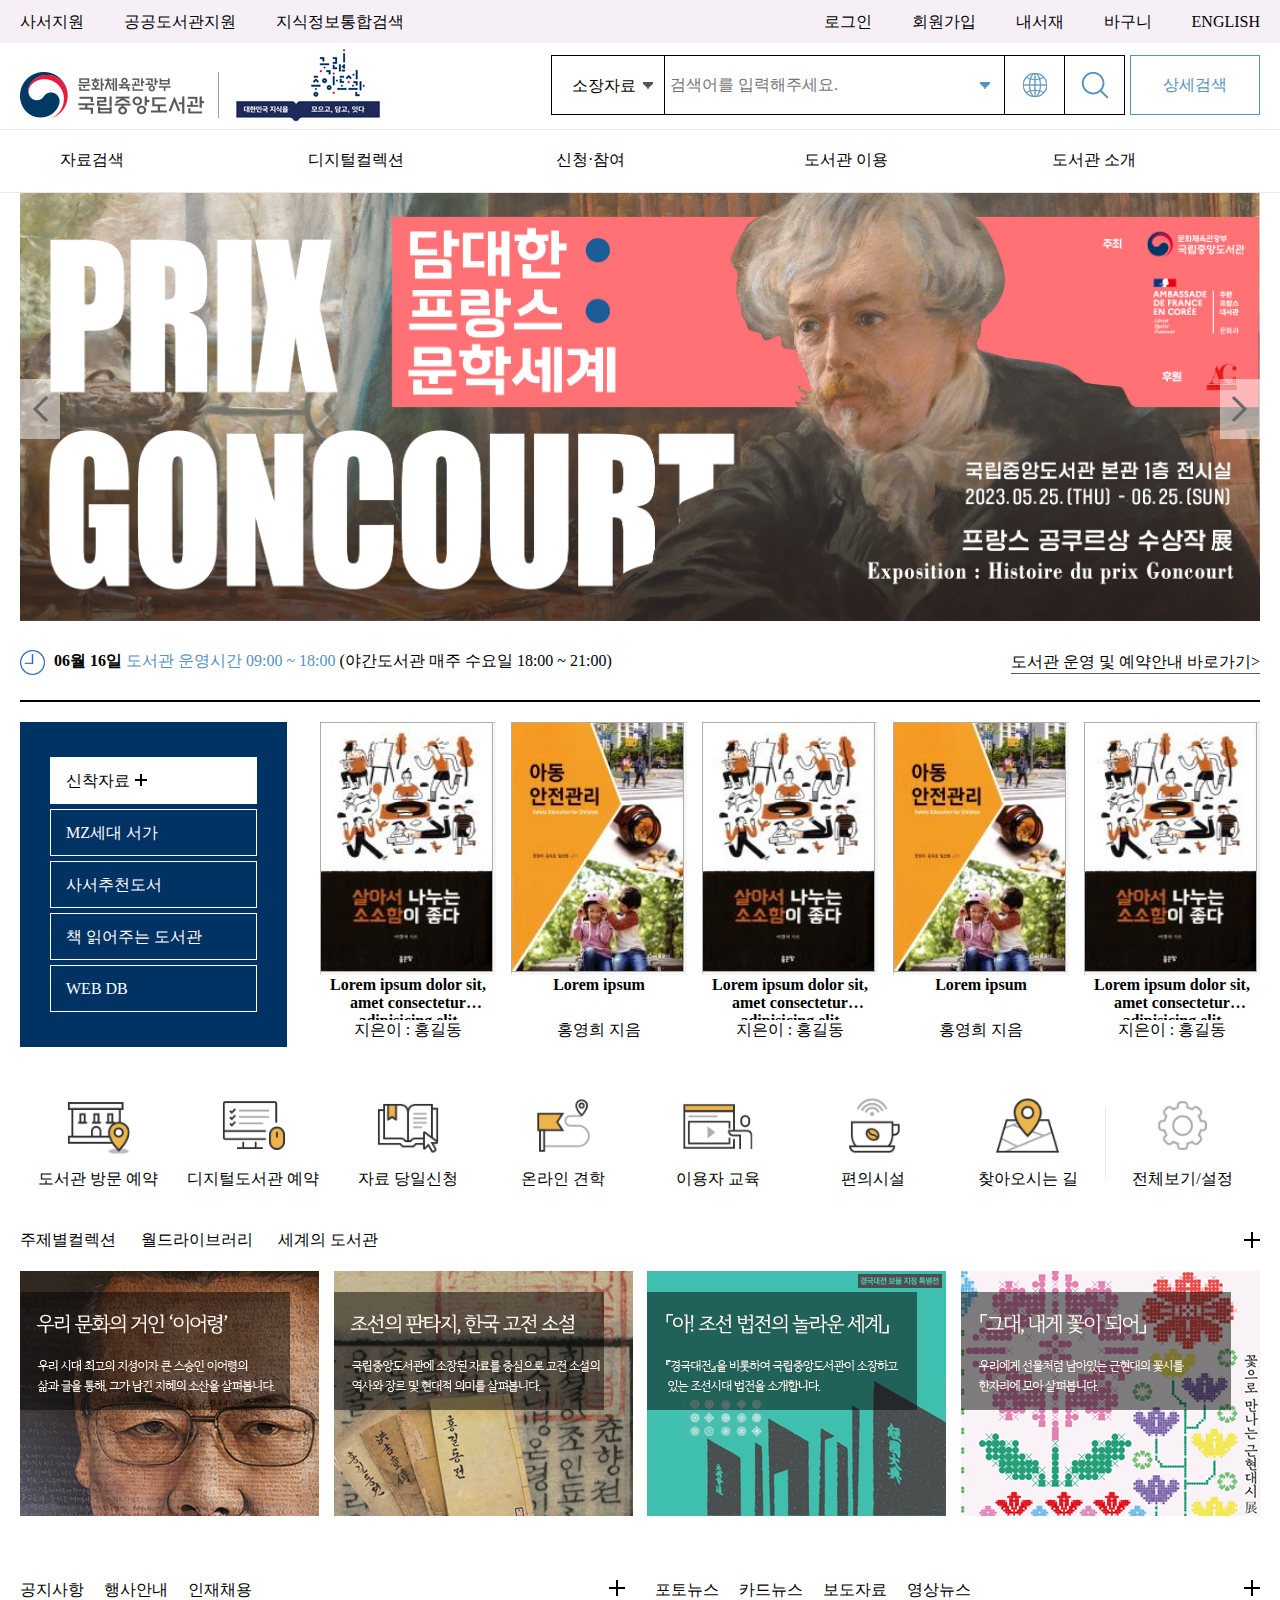
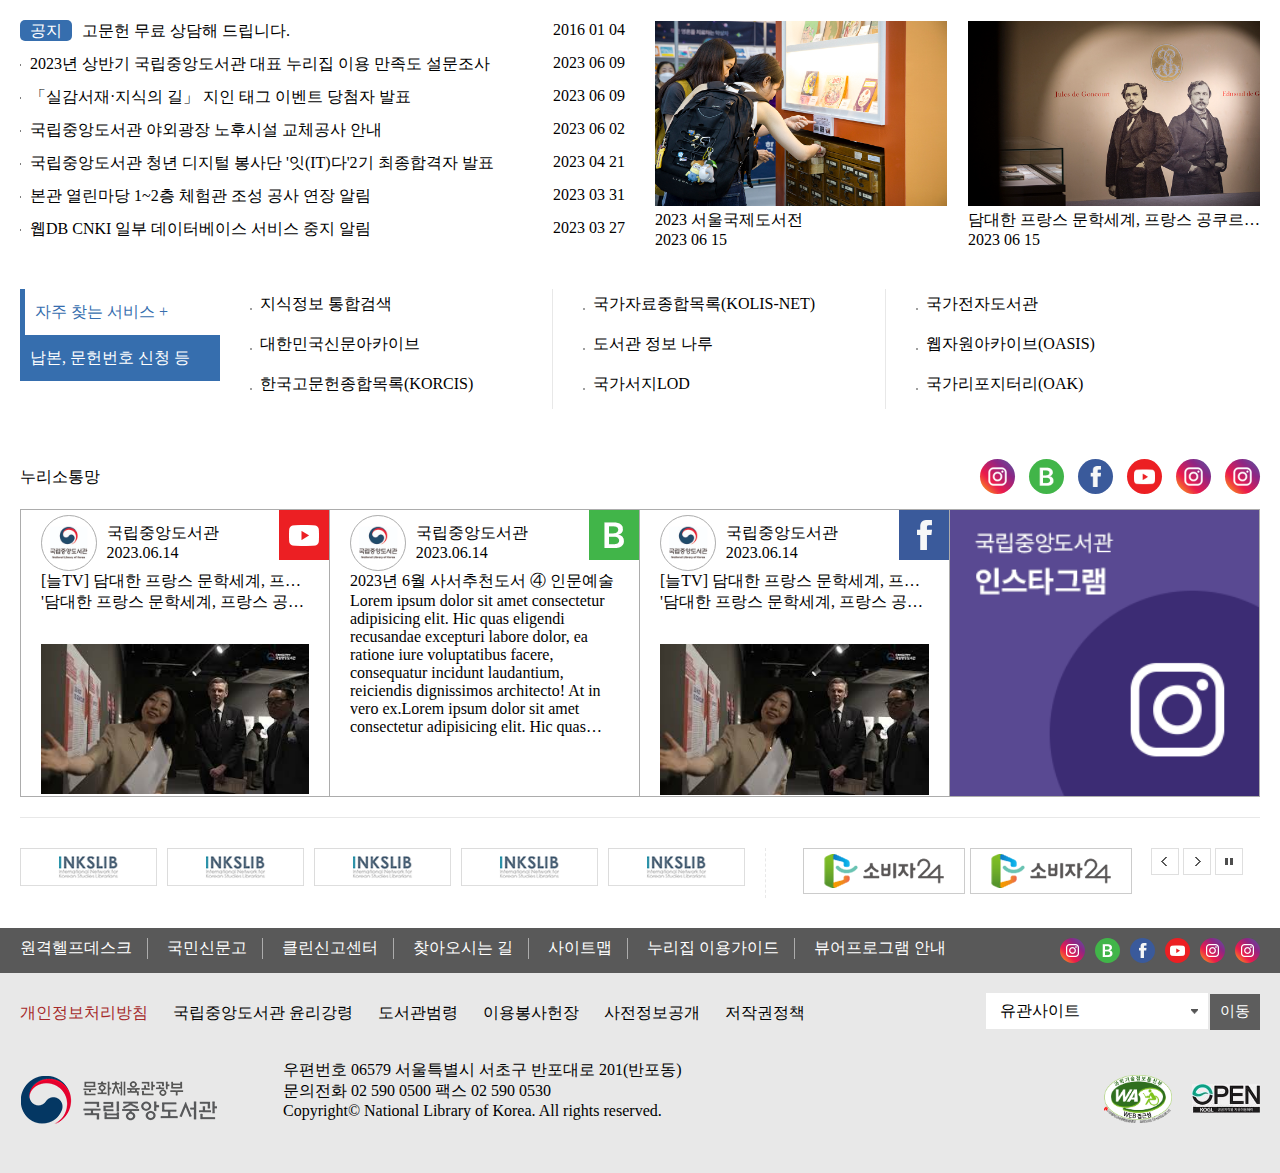
==== commit e04486ae: "모달창 삭제" ====
--- a/index.html
+++ b/index.html
@@ -7,18 +7,18 @@
   <link rel="stylesheet" href="style.css">
 </head>
 <body>
-  <div class="model_wrap">
-    <div class="model_content">
+  <!-- <div class="modal_wrap">
+    <div class="modal_content">
       <a href="">
         <img src="img/viewImage-modal-popup.png" alt="이벤트">
       </a>
     </div>
-    <div class="model_footer">
+    <div class="modal_footer">
       <input type="checkbox" id="check_dont_see">
       <label for="check_dont_see">오늘 하루 보지 않기</label>
-      <a href="">닫기</a>
+      <button class="close">닫기</button>
     </div>
-  </div>
+  </div> -->
 
   <header>
     <div class="header_top">
@@ -576,5 +576,11 @@
         </div>
       </div>
   </footer>
+  <script src="jquery-3.6.0.min.js"></script>
+  <script>
+    $(".modal_wrap").find(".close").on("click", function(){
+      $(".modal_wrap").css("display", "none");
+    });
+  </script>
 </body>
 </html>--- a/style.css
+++ b/style.css
@@ -38,25 +38,26 @@
 } */
 
 /* model */
-.model_wrap{
+.modal_wrap{
   position: absolute;
   left: 50px;
   top: 50px;
   width: 400px;
   height: 300px;
   z-index: 2;
-  /* display: none; */
-}
-.model_content img{
+}
+.modal_content img{
   vertical-align: top;
 }
-.model_footer{
+.modal_footer{
   padding: 5px 0;
   background-color: #000;
   color: #fff;
   text-align: right;
 }
-.model_footer a{
+.modal_footer .close{
+  background: transparent;
+  border: transparent;
   padding: 0 5px;
 }
 
